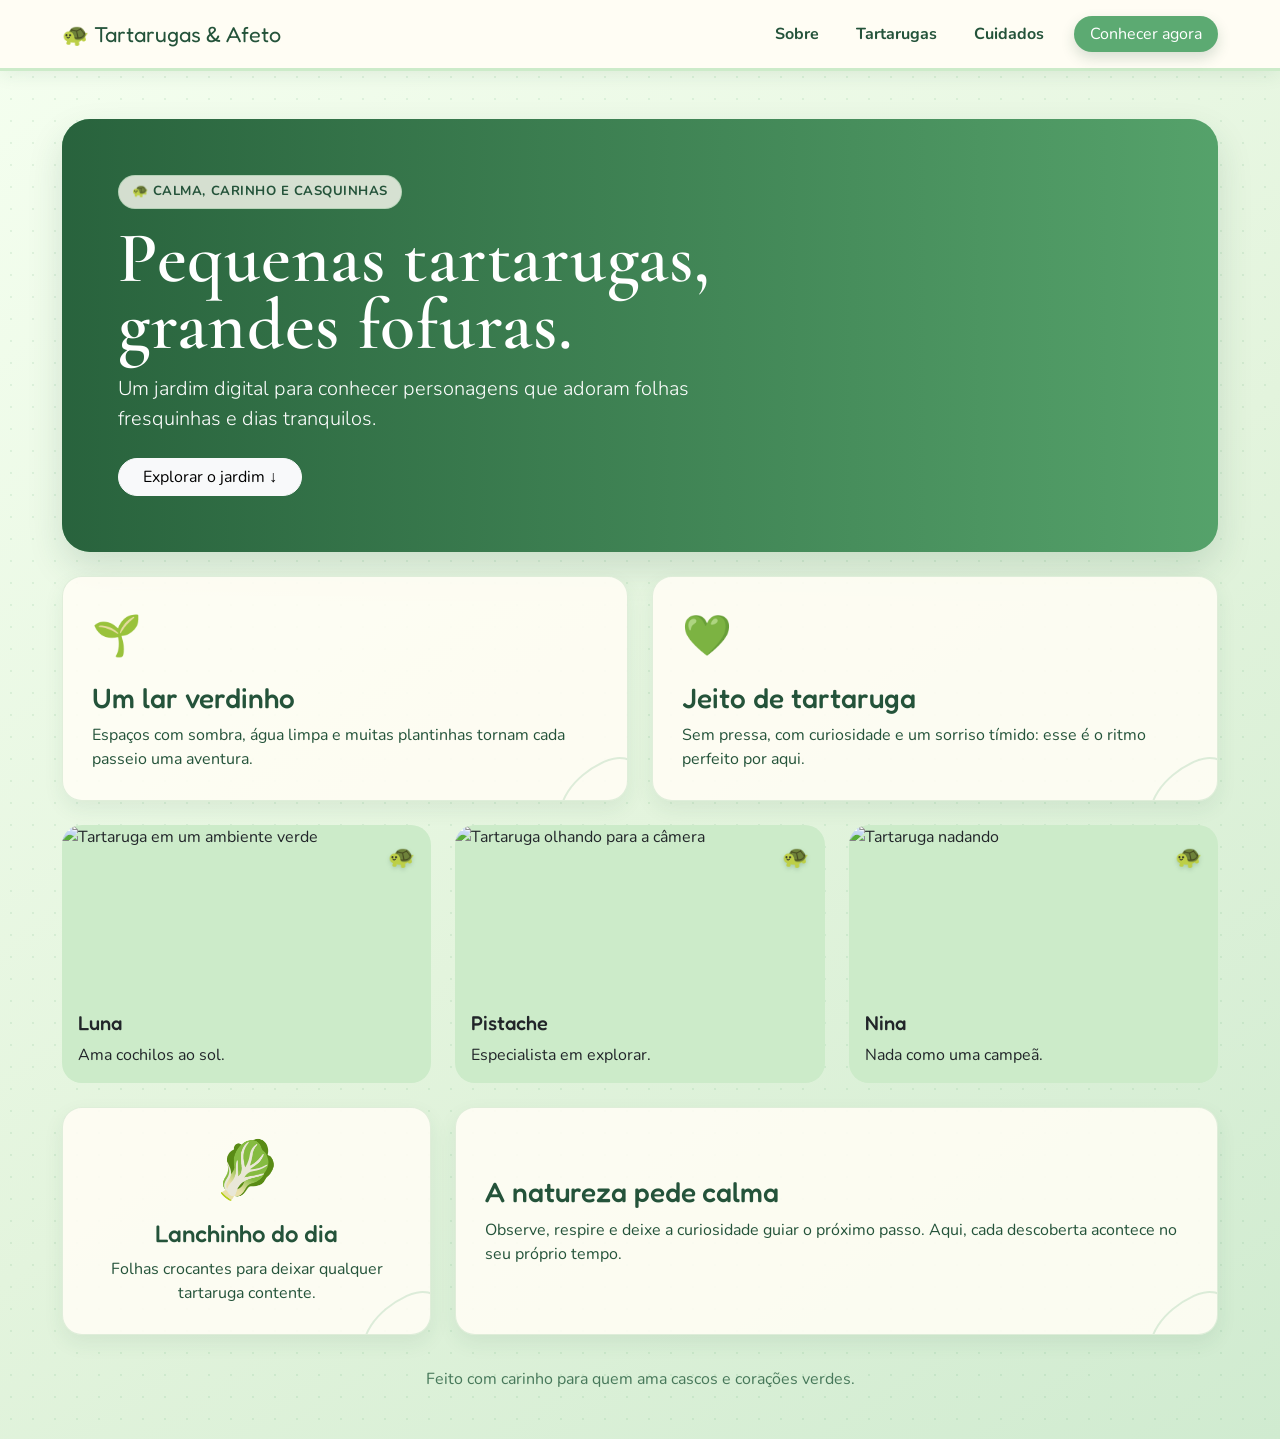
==== index.html @ d41ef835 "add index.html for Tartarugas Fofinhas website" ====
<!doctype html>
<html lang="pt-BR">

<head>
	<meta charset="utf-8">
	<meta name="viewport" content="width=device-width, initial-scale=1">
	<title>Tartarugas Fofinhas</title>
	<link href="https://cdn.jsdelivr.net/npm/bootstrap@5.3.3/dist/css/bootstrap.min.css" rel="stylesheet">
	<link rel="preconnect" href="https://fonts.googleapis.com">
	<link rel="preconnect" href="https://fonts.gstatic.com" crossorigin>
	<link href="https://fonts.googleapis.com/css2?family=Cormorant+Garamond:wght@500;600;700&family=Fredoka:wght@400;500;600&family=Nunito:wght@400;600;700&display=swap" rel="stylesheet">
	<style>
		:root {
			--verde-folha: #5caa72;
			--verde-claro: #e8f6e8;
			--verde-pistache: #ccebc9;
			--verde-escuro: #24533a;
			--creme: #fffdf4;
		}

		body {
			position: relative;
			overflow-x: hidden;
			min-height: 100vh;
			color: var(--verde-escuro);
			background-color: #f5fff0;
			background-image: radial-gradient(rgba(92, 170, 114, .13) 1px, transparent 1px), linear-gradient(145deg, #f5fff0 0%, #e3f4dd 55%, #d0ebd0 100%);
			background-size: 22px 22px, auto;
			font-family: 'Nunito', sans-serif;
		}

		h1, h2, h3, .navbar-brand {
			font-family: 'Fredoka', sans-serif;
		}

		.navbar {
			padding: .8rem 0;
			background-color: #fffdf4;
			border-bottom: 3px solid var(--verde-pistache);
			box-shadow: 0 5px 16px rgba(36, 83, 58, .08);
		}

		.navbar-brand {
			color: var(--verde-escuro);
			font-size: 1.35rem;
			transition: color .2s ease, transform .2s ease;
		}

		.navbar-brand:hover {
			color: var(--verde-folha);
			transform: translateY(-2px);
		}

		.nav-link {
			padding: .55rem .9rem !important;
			color: var(--verde-escuro);
			font-weight: 700;
			border-radius: 999px;
			transition: color .2s ease, transform .2s ease;
		}

		.nav-link:hover,
		.nav-link:focus {
			background-color: var(--verde-claro);
			color: var(--verde-folha);
			transform: translateY(-1px);
		}

		.navbar-toggler {
			border-color: rgba(36, 83, 58, .25);
		}

		.navbar-toggler:focus {
			box-shadow: 0 0 0 .2rem rgba(92, 170, 114, .2);
		}

		.btn-leaf {
			color: white;
			background-color: var(--verde-folha);
			border: 0;
			box-shadow: 0 6px 14px rgba(36, 83, 58, .18);
			transition: background-color .2s ease, transform .2s ease, box-shadow .2s ease;
		}

		.btn-leaf:hover {
			color: white;
			background-color: var(--verde-escuro);
			transform: translateY(-2px);
			box-shadow: 0 9px 18px rgba(36, 83, 58, .24);
		}

		.page-shell {
			max-width: 1180px;
		}

		.jumbotron {
			position: relative;
			overflow: hidden;
			min-height: 290px;
			padding: 3.5rem;
			border-radius: 28px;
			background: var(--verde-folha) url('https://images.unsplash.com/photo-1437622368342-7a3d73a34c8f?auto=format&fit=crop&w=1400&q=85') center/cover;
			box-shadow: 0 16px 35px rgba(36, 83, 58, .15);
			transition: box-shadow .3s ease, transform .3s ease;
		}

		.jumbotron:hover {
			transform: translateY(-3px);
			box-shadow: 0 20px 42px rgba(36, 83, 58, .2);
		}

		.jumbotron::before {
			position: absolute;
			inset: 0;
			content: '';
			background: linear-gradient(90deg, rgba(29, 83, 49, .82), rgba(58, 130, 76, .2));
		}

		.jumbotron-content {
			position: relative;
			max-width: 600px;
			color: white;
		}

		.jumbotron h1 {
			font-family: 'Cormorant Garamond', serif;
			font-weight: 600;
			font-size: clamp(2.5rem, 6vw, 4.5rem);
			line-height: .92;
			letter-spacing: .01em;
		}

		.turtle-detail {
			display: inline-flex;
			align-items: center;
			gap: .45rem;
			padding: .4rem .8rem;
			color: var(--verde-escuro);
			font-size: .82rem;
			font-weight: 700;
			letter-spacing: .04em;
			text-transform: uppercase;
			border: 1px solid rgba(92, 170, 114, .25);
			border-radius: 999px;
			background-color: rgba(255, 253, 244, .8);
		}

		.section-card {
			position: relative;
			overflow: hidden;
			height: 100%;
			padding: 1.8rem;
			border: 1px solid rgba(92, 170, 114, .18);
			border-radius: 20px;
			background-color: rgba(255, 253, 244, .9);
			box-shadow: 0 8px 20px rgba(36, 83, 58, .08);
			transition: transform .25s ease, box-shadow .25s ease;
		}

		.section-card::after {
			position: absolute;
			right: -18px;
			bottom: -24px;
			width: 92px;
			height: 58px;
			content: '';
			border: 2px solid rgba(92, 170, 114, .2);
			border-radius: 70% 30% 70% 30%;
			transform: rotate(-25deg);
		}

		.section-card:hover {
			transform: translateY(-4px);
			box-shadow: 0 13px 28px rgba(36, 83, 58, .13);
		}

		.turtle-card {
			position: relative;
			border: 0;
			border-radius: 20px;
			overflow: hidden;
			background-color: var(--verde-pistache);
			transition: transform .2s ease, box-shadow .2s ease;
		}

		.turtle-card::after {
			position: absolute;
			right: 1rem;
			top: 1rem;
			content: '🐢';
			font-size: 1.35rem;
			filter: drop-shadow(0 2px 2px rgba(36, 83, 58, .2));
			transition: transform .25s ease;
		}

		.turtle-card:hover {
			transform: translateY(-4px);
			box-shadow: 0 12px 24px rgba(36, 83, 58, .14);
		}

		.turtle-card img {
			width: 100%;
			height: 170px;
			object-fit: cover;
			transition: transform .4s ease;
		}

		.turtle-card:hover img {
			transform: scale(1.05);
		}

		.turtle-card:hover::after {
			transform: rotate(-12deg) scale(1.12);
		}

		.badge-soft {
			color: var(--verde-escuro);
			background-color: var(--verde-pistache);
		}

		footer {
			color: #47785a;
		}

		@media (max-width: 767.98px) {
			.jumbotron {
				min-height: 340px;
				padding: 2rem;
			}

			.section-card {
				padding: 1.4rem;
			}
		}
	</style>
</head>

<body>
	<nav class="navbar navbar-expand-lg" aria-label="Barra de navegação principal">
		<div class="container page-shell">
			<a class="navbar-brand" href="#inicio">🐢 Tartarugas &amp; Afeto</a>
			<button class="navbar-toggler" type="button" data-bs-toggle="collapse" data-bs-target="#menuPrincipal" aria-controls="menuPrincipal" aria-expanded="false" aria-label="Abrir menu">
				<span class="navbar-toggler-icon"></span>
			</button>
			<div class="collapse navbar-collapse" id="menuPrincipal">
				<ul class="navbar-nav ms-auto align-items-lg-center gap-lg-2">
					<li class="nav-item"><a class="nav-link" href="#sobre">Sobre</a></li>
					<li class="nav-item"><a class="nav-link" href="#tartarugas">Tartarugas</a></li>
					<li class="nav-item"><a class="nav-link" href="#cuidados">Cuidados</a></li>
					<li class="nav-item ms-lg-2"><a class="btn btn-leaf rounded-pill px-3" href="#tartarugas">Conhecer agora</a></li>
				</ul>
			</div>
		</div>
	</nav>

	<main id="inicio" class="container page-shell py-4 py-md-5">
		<div class="row g-4 mb-4">
			<div class="col-12">
				<section class="jumbotron d-flex align-items-center">
					<div class="jumbotron-content">
						<span class="turtle-detail mb-3">🐢 calma, carinho e casquinhas</span>
						<h1 class="mb-3">Pequenas tartarugas, grandes fofuras.</h1>
						<p class="lead mb-0">Um jardim digital para conhecer personagens que adoram folhas fresquinhas e dias tranquilos.</p>
						<a class="btn btn-light rounded-pill mt-4 px-4" href="#sobre">Explorar o jardim <span aria-hidden="true">↓</span></a>
					</div>
				</section>
			</div>
		</div>

		<div id="sobre" class="row g-4 mb-4">
			<div class="col-12 col-md-6">
				<section class="section-card">
					<span class="fs-1">🌱</span>
					<h2 class="h3 mt-3">Um lar verdinho</h2>
					<p class="mb-0">Espaços com sombra, água limpa e muitas plantinhas tornam cada passeio uma aventura.</p>
				</section>
			</div>
			<div class="col-12 col-md-6">
				<section class="section-card">
					<span class="fs-1">💚</span>
					<h2 class="h3 mt-3">Jeito de tartaruga</h2>
					<p class="mb-0">Sem pressa, com curiosidade e um sorriso tímido: esse é o ritmo perfeito por aqui.</p>
				</section>
			</div>
		</div>

		<div id="tartarugas" class="row g-4 mb-4">
			<div class="col-12 col-md-4">
				<article class="card turtle-card h-100">
					<img src="https://images.unsplash.com/photo-1437622368342-7a3d73a34c8f?auto=format&fit=crop&w=700&q=85" alt="Tartaruga em um ambiente verde" loading="lazy">
					<div class="card-body">
						<h3 class="h5">Luna</h3>
						<p class="card-text mb-0">Ama cochilos ao sol.</p>
					</div>
				</article>
			</div>
			<div class="col-12 col-md-4">
				<article class="card turtle-card h-100">
					<img src="https://images.unsplash.com/photo-1518467166778-b88f373ffec7?auto=format&fit=crop&w=700&q=85" alt="Tartaruga olhando para a câmera" loading="lazy">
					<div class="card-body">
						<h3 class="h5">Pistache</h3>
						<p class="card-text mb-0">Especialista em explorar.</p>
					</div>
				</article>
			</div>
			<div class="col-12 col-md-4">
				<article class="card turtle-card h-100">
					<img src="https://images.unsplash.com/photo-1503919005314-30d93d07d823?auto=format&fit=crop&w=700&q=85" alt="Tartaruga nadando" loading="lazy">
					<div class="card-body">
						<h3 class="h5">Nina</h3>
						<p class="card-text mb-0">Nada como uma campeã.</p>
					</div>
				</article>
			</div>
		</div>

		<div id="cuidados" class="row g-4 mb-4">
			<div class="col-12 col-md-4">
				<section class="section-card text-center">
					<span class="display-4">🥬</span>
					<h2 class="h4 mt-3">Lanchinho do dia</h2>
					<p class="mb-0">Folhas crocantes para deixar qualquer tartaruga contente.</p>
				</section>
			</div>
			<div class="col-12 col-md-8">
				<section class="section-card d-flex flex-column justify-content-center">
					<h2 class="h3">A natureza pede calma</h2>
					<p class="mb-0">Observe, respire e deixe a curiosidade guiar o próximo passo. Aqui, cada descoberta acontece no seu próprio tempo.</p>
				</section>
			</div>
		</div>

		<footer class="text-center pt-2">Feito com carinho para quem ama cascos e corações verdes.</footer>
	</main>
	<script src="https://cdn.jsdelivr.net/npm/bootstrap@5.3.3/dist/js/bootstrap.bundle.min.js"></script>
</body>

</html>
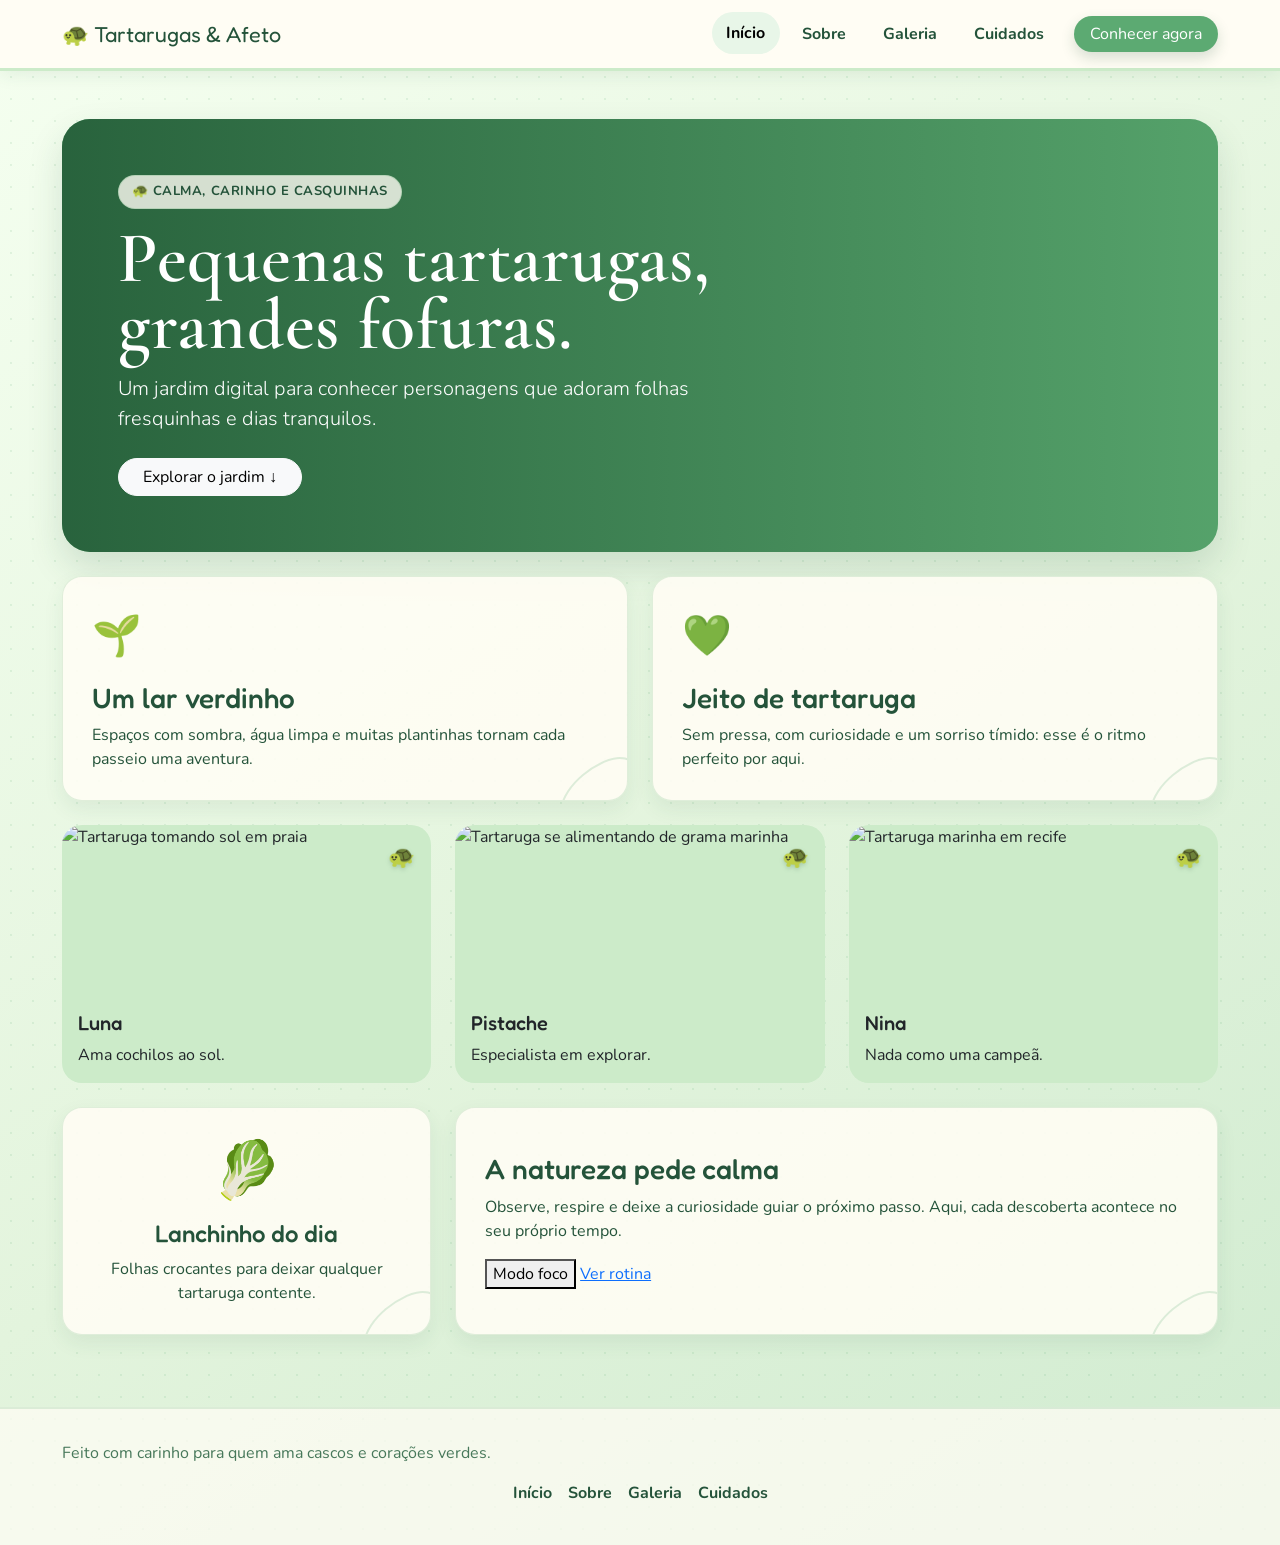
==== commit 275b7daf: "Add gallery and about pages with interactive features - Created `galeria.html` for a turtle gallery " ====
--- a/index.html
+++ b/index.html
@@ -60,7 +60,8 @@
 		}
 
 		.nav-link:hover,
-		.nav-link:focus {
+		.nav-link:focus,
+		.nav-link.active {
 			background-color: var(--verde-claro);
 			color: var(--verde-folha);
 			transform: translateY(-1px);
@@ -99,9 +100,10 @@
 			min-height: 290px;
 			padding: 3.5rem;
 			border-radius: 28px;
-			background: var(--verde-folha) url('https://images.unsplash.com/photo-1437622368342-7a3d73a34c8f?auto=format&fit=crop&w=1400&q=85') center/cover;
+			background: var(--verde-folha) url('https://upload.wikimedia.org/wikipedia/commons/6/6e/Chelonia_mydas_is_going_for_the_air_edit.jpg') center/cover;
 			box-shadow: 0 16px 35px rgba(36, 83, 58, .15);
 			transition: box-shadow .3s ease, transform .3s ease;
+			animation: glowPulse 9s ease-in-out infinite;
 		}
 
 		.jumbotron:hover {
@@ -222,6 +224,29 @@
 			color: #47785a;
 		}
 
+		.footer-soft {
+			padding: 2rem 0 2.5rem;
+			background: rgba(255, 253, 244, 0.75);
+			border-top: 2px solid rgba(92, 170, 114, 0.18);
+		}
+
+		.footer-soft nav {
+			display: flex;
+			flex-wrap: wrap;
+			justify-content: center;
+			gap: .8rem 1.2rem;
+		}
+
+		.footer-soft a {
+			color: var(--verde-escuro);
+			font-weight: 700;
+			text-decoration: none;
+		}
+
+		.footer-soft a:hover {
+			color: var(--verde-folha);
+		}
+
 		@media (max-width: 767.98px) {
 			.jumbotron {
 				min-height: 340px;
@@ -238,16 +263,17 @@
 <body>
 	<nav class="navbar navbar-expand-lg" aria-label="Barra de navegação principal">
 		<div class="container page-shell">
-			<a class="navbar-brand" href="#inicio">🐢 Tartarugas &amp; Afeto</a>
+			<a class="navbar-brand" href="index.html">🐢 Tartarugas &amp; Afeto</a>
 			<button class="navbar-toggler" type="button" data-bs-toggle="collapse" data-bs-target="#menuPrincipal" aria-controls="menuPrincipal" aria-expanded="false" aria-label="Abrir menu">
 				<span class="navbar-toggler-icon"></span>
 			</button>
 			<div class="collapse navbar-collapse" id="menuPrincipal">
 				<ul class="navbar-nav ms-auto align-items-lg-center gap-lg-2">
-					<li class="nav-item"><a class="nav-link" href="#sobre">Sobre</a></li>
-					<li class="nav-item"><a class="nav-link" href="#tartarugas">Tartarugas</a></li>
-					<li class="nav-item"><a class="nav-link" href="#cuidados">Cuidados</a></li>
-					<li class="nav-item ms-lg-2"><a class="btn btn-leaf rounded-pill px-3" href="#tartarugas">Conhecer agora</a></li>
+					<li class="nav-item"><a class="nav-link active" href="index.html">Início</a></li>
+					<li class="nav-item"><a class="nav-link" href="sobre.html">Sobre</a></li>
+					<li class="nav-item"><a class="nav-link" href="galeria.html">Galeria</a></li>
+					<li class="nav-item"><a class="nav-link" href="cuidados.html">Cuidados</a></li>
+					<li class="nav-item ms-lg-2"><a class="btn btn-leaf rounded-pill px-3" href="sobre.html">Conhecer agora</a></li>
 				</ul>
 			</div>
 		</div>
@@ -287,7 +313,7 @@
 		<div id="tartarugas" class="row g-4 mb-4">
 			<div class="col-12 col-md-4">
 				<article class="card turtle-card h-100">
-					<img src="https://images.unsplash.com/photo-1437622368342-7a3d73a34c8f?auto=format&fit=crop&w=700&q=85" alt="Tartaruga em um ambiente verde" loading="lazy">
+					<img src="https://upload.wikimedia.org/wikipedia/commons/1/16/Green_turtle_Chelonia_mydas_is_basking_on_Punaluu_Beach_Big_Island_of_Hawaii.jpg" alt="Tartaruga tomando sol em praia" loading="lazy">
 					<div class="card-body">
 						<h3 class="h5">Luna</h3>
 						<p class="card-text mb-0">Ama cochilos ao sol.</p>
@@ -296,7 +322,7 @@
 			</div>
 			<div class="col-12 col-md-4">
 				<article class="card turtle-card h-100">
-					<img src="https://images.unsplash.com/photo-1518467166778-b88f373ffec7?auto=format&fit=crop&w=700&q=85" alt="Tartaruga olhando para a câmera" loading="lazy">
+					<img src="https://upload.wikimedia.org/wikipedia/commons/d/d7/Green_Sea_Turtle_grazing_seagrass.jpg" alt="Tartaruga se alimentando de grama marinha" loading="lazy">
 					<div class="card-body">
 						<h3 class="h5">Pistache</h3>
 						<p class="card-text mb-0">Especialista em explorar.</p>
@@ -305,7 +331,7 @@
 			</div>
 			<div class="col-12 col-md-4">
 				<article class="card turtle-card h-100">
-					<img src="https://images.unsplash.com/photo-1503919005314-30d93d07d823?auto=format&fit=crop&w=700&q=85" alt="Tartaruga nadando" loading="lazy">
+					<img src="https://upload.wikimedia.org/wikipedia/commons/1/17/Sea_Turtle_in_Apo_Island.jpg" alt="Tartaruga marinha em recife" loading="lazy">
 					<div class="card-body">
 						<h3 class="h5">Nina</h3>
 						<p class="card-text mb-0">Nada como uma campeã.</p>
@@ -326,13 +352,30 @@
 				<section class="section-card d-flex flex-column justify-content-center">
 					<h2 class="h3">A natureza pede calma</h2>
 					<p class="mb-0">Observe, respire e deixe a curiosidade guiar o próximo passo. Aqui, cada descoberta acontece no seu próprio tempo.</p>
-				</section>
-			</div>
-		</div>
-
-		<footer class="text-center pt-2">Feito com carinho para quem ama cascos e corações verdes.</footer>
+					<div class="utility-bar mt-3 mb-0">
+						<button type="button" class="utility-btn" data-theme-toggle aria-pressed="false">Modo foco</button>
+						<a class="utility-btn" href="cuidados.html">Ver rotina</a>
+					</div>
+				</section>
+			</div>
+		</div>
+
 	</main>
+
+	<footer class="footer-soft">
+		<div class="container page-shell">
+			<p class="mb-3">Feito com carinho para quem ama cascos e corações verdes.</p>
+			<nav aria-label="Navegação do rodapé" class="d-flex justify-content-center flex-wrap gap-3">
+				<a href="index.html">Início</a>
+				<a href="sobre.html">Sobre</a>
+				<a href="galeria.html">Galeria</a>
+				<a href="cuidados.html">Cuidados</a>
+			</nav>
+		</div>
+	</footer>
+
 	<script src="https://cdn.jsdelivr.net/npm/bootstrap@5.3.3/dist/js/bootstrap.bundle.min.js"></script>
+	<script src="script.js"></script>
 </body>
 
 </html>
